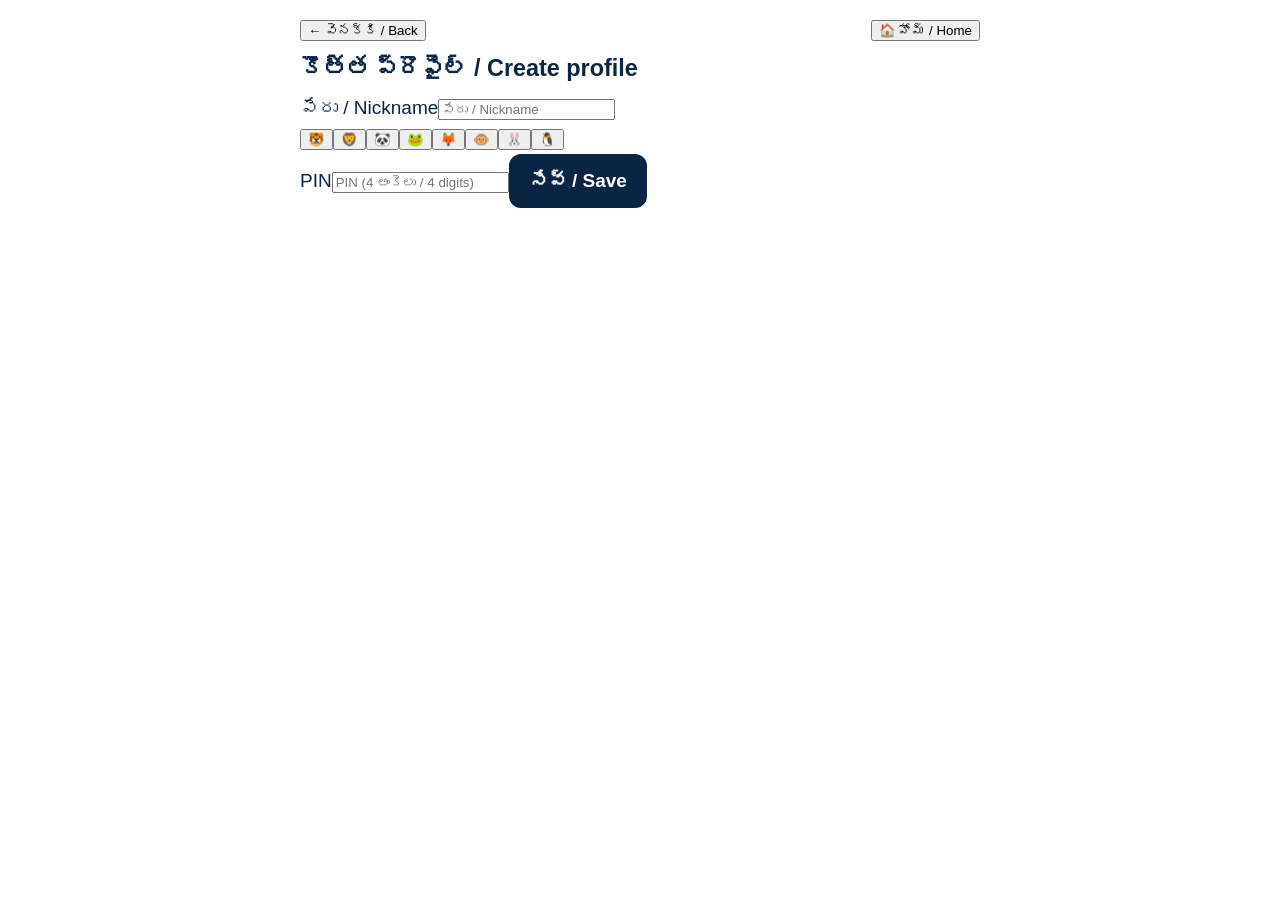
==== telugu-maths-tutor/index.html @ e9cc0a1e "Deploy Math It PWA" ====
<!DOCTYPE html>
<html lang="te">
<head>
  <meta charset="utf-8">
  <meta name="viewport" content="width=device-width, initial-scale=1">
  <meta name="theme-color" content="#0b2545">
  <title>తెలుగు గణిత ట్యూటర్</title>
  <link rel="manifest" href="./manifest.webmanifest">
  <link rel="icon" href="icons/icon.svg" type="image/svg+xml">
  <link rel="stylesheet" href="styles.css">
</head>
<body>
  <div id="app"></div>
  <noscript>JavaScript is needed to run this app. Please enable JavaScript in your browser.</noscript>
  <script type="module" src="app.js"></script>
</body>
</html>
---- telugu-maths-tutor/styles.css ----
/* Telugu Maths Tutor - mobile-first, plain CSS */

:root {
  --navy: #0b2545;
  --white: #ffffff;
  --green: #1b7a3e;
  --red: #b3261e;
  --grey-navy: #334;
  --soft: #eef3f8;
  --radius: 12px;
}

* { box-sizing: border-box; }

html, body {
  margin: 0;
  padding: 0;
  background: var(--white);
  color: var(--navy);
  font-family: "Nirmala UI", "Gautami", "Noto Sans Telugu", sans-serif;
  font-size: 18px;
  line-height: 1.6;
}

#app {
  max-width: 720px;
  margin: 0 auto;
  padding: 12px;
}

h1, h2, h3 {
  margin: 0.4em 0;
  color: var(--navy);
  line-height: 1.3;
}

h1 { font-size: 1.5rem; }
h2 { font-size: 1.3rem; }

/* Buttons */
.btn {
  display: inline-flex;
  align-items: center;
  justify-content: center;
  min-height: 48px;
  min-width: 48px;
  padding: 10px 18px;
  border: 2px solid var(--navy);
  border-radius: var(--radius);
  background: var(--navy);
  color: var(--white);
  font: inherit;
  font-weight: 600;
  cursor: pointer;
  touch-action: manipulation;
}

.btn:focus-visible,
.option:focus-visible,
.speak:focus-visible {
  outline: 3px solid var(--navy);
  outline-offset: 2px;
}

.btn-big {
  width: 100%;
  min-height: 96px;
  padding: 18px;
  font-size: 1.3rem;
  flex-direction: column;
  gap: 6px;
}

.home-grid {
  display: grid;
  grid-template-columns: 1fr;
  gap: 14px;
  margin: 16px 0;
}

/* Navigation */
.nav-bar {
  display: flex;
  justify-content: space-between;
  gap: 10px;
  margin-bottom: 12px;
}

.nav-bar .btn {
  flex: 1 1 0;
  background: var(--white);
  color: var(--navy);
}

/* Answer tiles */
.option {
  display: block;
  width: 100%;
  min-height: 56px;
  margin: 8px 0;
  padding: 14px 16px;
  border: 2px solid var(--navy);
  border-radius: var(--radius);
  background: var(--white);
  color: var(--navy);
  font: inherit;
  font-size: 1.15rem;
  text-align: left;
  cursor: pointer;
  touch-action: manipulation;
}

.option.correct {
  border-color: var(--green);
  background: var(--green);
  color: var(--white);
}

.option.wrong {
  border-color: var(--red);
  background: var(--red);
  color: var(--white);
}

/* Lesson card */
.card {
  background: var(--white);
  border: 2px solid var(--navy);
  border-radius: var(--radius);
  padding: 16px;
  margin: 12px 0;
}

/* Progress bar */
.bar {
  width: 100%;
  height: 16px;
  margin: 10px 0;
  background: var(--soft);
  border: 2px solid var(--navy);
  border-radius: 999px;
  overflow: hidden;
}

.bar-fill {
  display: block;
  height: 100%;
  width: 0;
  background: var(--navy);
  transition: width 0.3s ease;
}

.bar-fill.good { background: var(--green); }
.bar-fill.weak { background: var(--red); }

/* Speaker icon button */
.speak {
  display: inline-flex;
  align-items: center;
  justify-content: center;
  min-width: 48px;
  min-height: 48px;
  padding: 8px;
  border: 2px solid var(--navy);
  border-radius: 50%;
  background: var(--white);
  color: var(--navy);
  font-size: 1.4rem;
  cursor: pointer;
  touch-action: manipulation;
}

/* English support line */
.en {
  display: block;
  font-size: 0.9rem;
  color: var(--grey-navy);
  margin-top: 4px;
}

/* Telugu hint box */
.hint {
  margin: 12px 0;
  padding: 12px 14px;
  border-left: 6px solid var(--navy);
  background: var(--soft);
  border-radius: 8px;
  color: var(--navy);
}

/* Streak */
.streak {
  display: inline-block;
  padding: 6px 14px;
  border-radius: 999px;
  background: var(--navy);
  color: var(--white);
  font-weight: 600;
}

/* Wider screens: 2x2 home grid */
@media (min-width: 600px) {
  body { font-size: 19px; }
  #app { padding: 20px; }
  .home-grid {
    grid-template-columns: 1fr 1fr;
    gap: 18px;
  }
  .btn-big { min-height: 140px; }
}
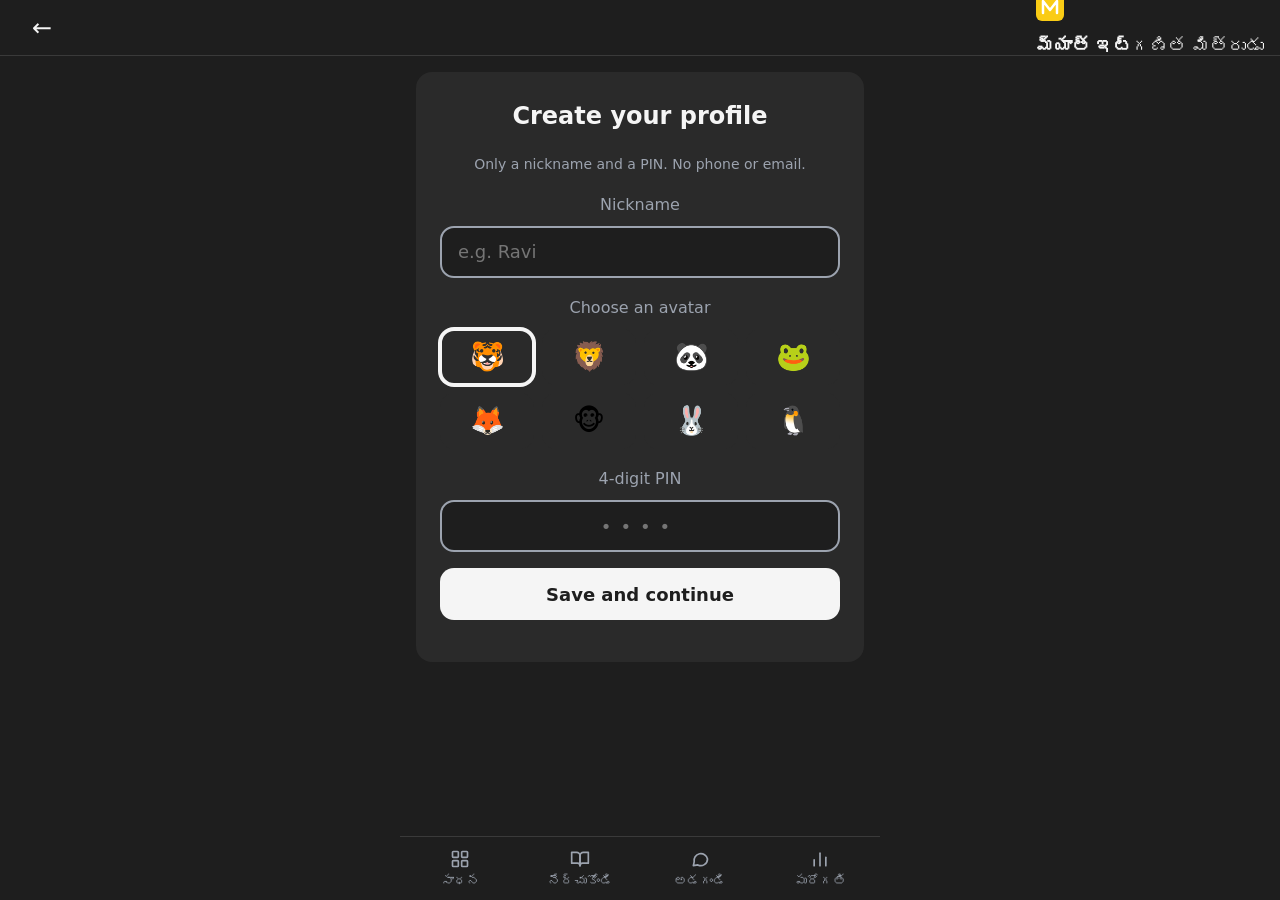
==== commit 478445cf: "Deploy Math It PWA: Telugu/English content, dark redesign, Ask screen, service worker tmt-v11" ====
--- a/telugu-maths-tutor/index.html
+++ b/telugu-maths-tutor/index.html
@@ -4,7 +4,7 @@
   <meta charset="utf-8">
   <meta name="viewport" content="width=device-width, initial-scale=1">
   <meta name="theme-color" content="#0b2545">
-  <title>తెలుగు గణిత ట్యూటర్</title>
+  <title>గణితం</title>
   <link rel="manifest" href="./manifest.webmanifest">
   <link rel="icon" href="icons/icon.svg" type="image/svg+xml">
   <link rel="stylesheet" href="styles.css">
--- a/telugu-maths-tutor/styles.css
+++ b/telugu-maths-tutor/styles.css
@@ -1,210 +1,225 @@
-/* Telugu Maths Tutor - mobile-first, plain CSS */
-
+/* గణితం - dark design system, mobile-first (360px), no external resources */
 :root {
-  --navy: #0b2545;
-  --white: #ffffff;
-  --green: #1b7a3e;
-  --red: #b3261e;
-  --grey-navy: #334;
-  --soft: #eef3f8;
-  --radius: 12px;
-}
-
+  --bg: #1E1E1E; --surface: #2A2A2A; --border: #3A3A3A; --text: #F5F5F5; --muted: #9CA3AF;
+  --primary: #F5F5F5; --on-primary: #1E1E1E; --accent: #38BDF8;
+  --success: #22C55E; --error: #EF4444;
+  --card: var(--surface);
+  --s1: 8px; --s2: 16px; --s3: 24px;
+  --radius-card: 16px; --radius-btn: 14px;
+}
 * { box-sizing: border-box; }
-
-html, body {
-  margin: 0;
-  padding: 0;
-  background: var(--white);
-  color: var(--navy);
-  font-family: "Nirmala UI", "Gautami", "Noto Sans Telugu", sans-serif;
-  font-size: 18px;
-  line-height: 1.6;
-}
-
-#app {
-  max-width: 720px;
-  margin: 0 auto;
-  padding: 12px;
-}
-
-h1, h2, h3 {
-  margin: 0.4em 0;
-  color: var(--navy);
-  line-height: 1.3;
-}
-
-h1 { font-size: 1.5rem; }
-h2 { font-size: 1.3rem; }
+html { -webkit-text-size-adjust: 100%; }
+body {
+  margin: 0; background: var(--bg); color: var(--text);
+  font-family: system-ui, -apple-system, "Segoe UI", Roboto, "Noto Sans Telugu", "Nirmala UI", sans-serif;
+  font-size: 18px; line-height: 1.7;
+}
+button, input, textarea { font-family: inherit; }
+h1, h2, h3 { font-size: 24px; font-weight: 700; margin: 0 0 var(--s2); }
+
+/* Top bar (fixed) */
+.app-top {
+  position: fixed; top: 0; left: 0; right: 0; height: 56px; z-index: 10;
+  display: flex; justify-content: space-between; align-items: center;
+  padding: 0 16px; background: var(--bg); border-bottom: 1px solid var(--border);
+}
+.app-name { font-size: 18px; font-weight: 700; color: var(--primary); white-space: normal; }
+.tagline { font-size: 14px; color: var(--muted); margin: 0; }
+.top-actions { display: flex; align-items: center; gap: var(--s1); }
+.back-btn {
+  width: 52px; min-height: 52px; display: flex; align-items: center; justify-content: center;
+  padding: 0; border: none; background: none; color: var(--text); font-size: 24px; cursor: pointer;
+}
+
+
+/* Bottom tab bar (fixed, centred to 480px) */
+.app-bottom {
+  position: fixed; bottom: 0; left: 50%; transform: translateX(-50%);
+  width: 100%; max-width: 480px; height: 64px; z-index: 10;
+  display: flex; background: var(--bg); border-top: 1px solid var(--border);
+}
+.tab {
+  flex: 1; display: flex; flex-direction: column; align-items: center; justify-content: center;
+  min-height: 52px; padding: 0; border: none; background: transparent;
+  color: var(--muted); font-size: 13px; cursor: pointer;
+}
+.tab-icon { font-size: 22px; line-height: 1; }
+.tab-label { font-size: 13px; line-height: 1.2; }
+.tab.active { color: var(--text); box-shadow: inset 0 3px 0 var(--text); }
+
+/* Screen: content never hidden under the bars */
+.screen {
+  max-width: 480px; min-height: 100vh; margin: 0 auto;
+  padding: calc(56px + var(--s2)) var(--s2) calc(64px + var(--s3));
+}
+
+/* Language: Telugu by default, English only when html.show-en */
+.te { font-family: system-ui, -apple-system, "Segoe UI", Roboto, "Noto Sans Telugu", "Nirmala UI", sans-serif; font-size: 18px; line-height: 1.7; color: var(--text); }
+.en { display: none; font-family: system-ui, -apple-system, "Segoe UI", Roboto, "Noto Sans Telugu", "Nirmala UI", sans-serif; font-size: 14px; color: var(--muted); margin-top: var(--s1); }
+html.show-en .en { display: block; }
+
+/* Cards */
+.card {
+  background: var(--surface); border: 1px solid var(--border); border-radius: var(--radius-card);
+  padding: 16px; margin-bottom: var(--s2); box-shadow: 0 4px 16px rgba(0,0,0,.35);
+}
+.big-card {
+  background: var(--card); border-radius: var(--radius-card); padding: var(--s3);
+  margin-bottom: var(--s2); text-align: center;
+}
+.continue-card { background: var(--card); border-radius: var(--radius-card); padding: var(--s2); margin-bottom: var(--s2); border-left: 2px solid var(--accent); }
+.notice { background: var(--card); border-radius: var(--radius-card); padding: var(--s2); margin-bottom: var(--s2); border: 2px solid var(--accent); }
+.greeting { display: flex; align-items: center; gap: var(--s2); }
+.counter { font-size: 16px; color: var(--muted); }
+.muted { color: var(--muted); }
+.streak-badge {
+  display: inline-flex; align-items: center; padding: var(--s1) var(--s2); border-radius: 999px;
+  background: var(--primary); color: var(--on-primary); font-size: 16px; font-weight: 700;
+}
 
 /* Buttons */
 .btn {
-  display: inline-flex;
-  align-items: center;
-  justify-content: center;
-  min-height: 48px;
-  min-width: 48px;
-  padding: 10px 18px;
-  border: 2px solid var(--navy);
-  border-radius: var(--radius);
-  background: var(--navy);
-  color: var(--white);
-  font: inherit;
-  font-weight: 600;
-  cursor: pointer;
-  touch-action: manipulation;
-}
-
-.btn:focus-visible,
-.option:focus-visible,
-.speak:focus-visible {
-  outline: 3px solid var(--navy);
-  outline-offset: 2px;
-}
-
-.btn-big {
-  width: 100%;
-  min-height: 96px;
-  padding: 18px;
-  font-size: 1.3rem;
-  flex-direction: column;
-  gap: 6px;
-}
-
-.home-grid {
-  display: grid;
-  grid-template-columns: 1fr;
-  gap: 14px;
-  margin: 16px 0;
-}
-
-/* Navigation */
-.nav-bar {
-  display: flex;
-  justify-content: space-between;
-  gap: 10px;
-  margin-bottom: 12px;
-}
-
-.nav-bar .btn {
-  flex: 1 1 0;
-  background: var(--white);
-  color: var(--navy);
-}
-
-/* Answer tiles */
-.option {
-  display: block;
-  width: 100%;
-  min-height: 56px;
-  margin: 8px 0;
-  padding: 14px 16px;
-  border: 2px solid var(--navy);
-  border-radius: var(--radius);
-  background: var(--white);
-  color: var(--navy);
-  font: inherit;
-  font-size: 1.15rem;
-  text-align: left;
-  cursor: pointer;
-  touch-action: manipulation;
-}
-
-.option.correct {
-  border-color: var(--green);
-  background: var(--green);
-  color: var(--white);
-}
-
-.option.wrong {
-  border-color: var(--red);
-  background: var(--red);
-  color: var(--white);
-}
-
-/* Lesson card */
-.card {
-  background: var(--white);
-  border: 2px solid var(--navy);
-  border-radius: var(--radius);
-  padding: 16px;
-  margin: 12px 0;
-}
-
-/* Progress bar */
-.bar {
-  width: 100%;
-  height: 16px;
-  margin: 10px 0;
-  background: var(--soft);
-  border: 2px solid var(--navy);
-  border-radius: 999px;
-  overflow: hidden;
-}
-
-.bar-fill {
-  display: block;
-  height: 100%;
-  width: 0;
-  background: var(--navy);
-  transition: width 0.3s ease;
-}
-
-.bar-fill.good { background: var(--green); }
-.bar-fill.weak { background: var(--red); }
-
-/* Speaker icon button */
-.speak {
-  display: inline-flex;
-  align-items: center;
-  justify-content: center;
-  min-width: 48px;
-  min-height: 48px;
-  padding: 8px;
-  border: 2px solid var(--navy);
-  border-radius: 50%;
-  background: var(--white);
-  color: var(--navy);
-  font-size: 1.4rem;
-  cursor: pointer;
-  touch-action: manipulation;
-}
-
-/* English support line */
-.en {
-  display: block;
-  font-size: 0.9rem;
-  color: var(--grey-navy);
-  margin-top: 4px;
-}
-
-/* Telugu hint box */
+  display: flex; align-items: center; justify-content: center; width: 100%;
+  min-height: 52px; padding: 0 var(--s2); border: none; border-radius: var(--radius-btn);
+  font-size: 18px; font-weight: 700; text-align: center; cursor: pointer;
+  transition: background-color 150ms;
+}
+.btn:active { transform: scale(0.98); opacity: 0.9; }
+.btn:disabled { opacity: 0.5; cursor: default; }
+.btn-primary { background: var(--primary); color: var(--on-primary); }
+.btn-secondary { background: transparent; border: 1px solid var(--border); color: var(--text); }
+.btn-answer {
+  display: flex; align-items: center; justify-content: flex-start; width: 100%;
+  min-height: 52px; padding: 0 var(--s2); margin-bottom: var(--s1);
+  background: var(--surface); border: 1px solid var(--border); border-radius: var(--radius-btn);
+  color: var(--text); font-size: 18px; font-weight: 700; text-align: left; cursor: pointer;
+  transition: background-color 150ms;
+}
+.btn-answer.correct { background: var(--surface); border-color: var(--success); }
+.btn-answer.wrong { background: var(--surface); border-color: var(--error); }
+.cam-btn {
+  display: flex; align-items: center; justify-content: center; width: 100%; min-height: 52px;
+  padding: 0 var(--s2); background: transparent; border: 2px solid var(--muted);
+  border-radius: var(--radius-btn); color: var(--text); font-size: 18px; font-weight: 700; cursor: pointer;
+}
+.mic-btn {
+  display: flex; align-items: center; justify-content: center; width: 44px; height: 44px;
+  margin: 0; padding: 0; border: 1px solid var(--border); border-radius: 50%;
+  background: var(--surface); color: var(--text); font-size: 18px; cursor: pointer;
+}
+.speak-btn {
+  display: flex; align-items: center; justify-content: center; flex-shrink: 0;
+  width: 52px; min-height: 52px; padding: 0; border-radius: 50%;
+  background: var(--card); border: 2px solid var(--accent); color: var(--accent);
+  font-size: 20px; cursor: pointer;
+}
+button:not(:disabled):active { transform: scale(0.98); opacity: 0.9; }
+
+/* Progress */
+.progress-track {
+  height: 6px; border-radius: 6px; overflow: hidden;
+  background: var(--border);
+}
+.progress-fill { height: 100%; border-radius: 6px; background: var(--text); transition: width 150ms; }
+.bar-row { margin-bottom: var(--s2); }
+.bar-label { display: flex; justify-content: space-between; font-size: 16px; }
+.bar-track { height: 10px; border-radius: 8px; background: var(--border); overflow: hidden; }
+.bar-fill { height: 100%; border-radius: 8px; background: var(--text); transition: width 150ms; }
+.bar-fill.good { background: var(--success); }
+.bar-fill.weak { background: var(--error); }
+
+/* Avatars */
+.avatar { width: 56px; min-height: 56px; border-radius: 50%; background: var(--card); border: 2px solid transparent; font-size: 28px; cursor: pointer; }
+.avatar-grid { display: grid; grid-template-columns: repeat(4, 1fr); gap: var(--s1); }
+.avatar-opt {
+  width: 100%; min-width: 56px; min-height: 56px; padding: 0;
+  background: var(--card); border: 2px solid transparent; border-radius: var(--radius-btn);
+  font-size: 28px; cursor: pointer;
+}
+.avatar-opt.selected { border-color: var(--primary); box-shadow: 0 0 0 2px var(--primary); }
+
+/* Forms */
+.form-field { margin-bottom: var(--s2); }
+.label { display: block; font-size: 16px; color: var(--muted); margin-bottom: var(--s1); }
+.input, .pin-input {
+  display: block; width: 100%; min-height: 52px; margin: 0; padding: 0 var(--s2);
+  background: var(--bg); color: var(--text); border: 2px solid var(--muted);
+  border-radius: var(--radius-btn); font-size: 18px;
+}
+.pin-input { letter-spacing: 0.5em; text-align: center; }
+.doubt-text {
+  display: block; width: 100%; min-height: 160px; margin: 0; padding: var(--s2);
+  background: var(--card); color: var(--text); border: 2px solid var(--muted);
+  border-radius: var(--radius-btn); font-size: 18px; box-sizing: border-box; resize: vertical;
+}
+
+/* Chapter picker */
+.chapter-list { display: flex; flex-direction: column; gap: 16px; }
+.chapter-btn { width: 100%; min-height: 52px; border-radius: 14px; }
+
+/* Ask card */
+.ask-card {
+  background: var(--surface); border: 1px solid var(--border); border-radius: 16px; padding: 16px;
+  box-shadow: 0 4px 16px rgba(0,0,0,.35);
+}
+.ask-input {
+  display: block; width: 100%; box-sizing: border-box; min-height: 96px;
+  background: var(--bg); color: var(--text); border: 1px solid var(--border); border-radius: var(--radius-btn);
+  padding: 12px 16px; font: inherit; font-size: 18px; line-height: 1.7; resize: vertical; outline: none;
+}
+.ask-input:focus { border-color: var(--accent); box-shadow: 0 0 0 3px rgba(56,189,248,.25); }
+.ask-foot {
+  display: flex; align-items: center; gap: 8px; margin-top: 16px; flex-wrap: wrap;
+}
+.file-btn {
+  position: relative; display: inline-flex; align-items: center; min-height: 44px; padding: 0 16px;
+  border-radius: 999px; border: 1px solid var(--border); background: transparent; color: var(--text);
+  font-size: 16px; cursor: pointer; overflow: hidden;
+}
+.file-input {
+  position: absolute; inset: 0; width: 100%; height: 100%; opacity: 0; cursor: pointer;
+}
+.file-name {
+  flex: 1; min-width: 0; font-size: 14px; color: var(--muted);
+  overflow: hidden; text-overflow: ellipsis; white-space: nowrap;
+}
+.round-btn {
+  width: 44px; height: 44px; padding: 0; border-radius: 50%; border: 1px solid var(--border);
+  background: var(--surface); color: var(--text); font-size: 18px;
+}
+.mic-btn { background: var(--surface); }
+.send-btn {
+  width: 44px; height: 44px; padding: 0; border-radius: 50%; border: none;
+  background: var(--primary); color: var(--on-primary); font-size: 20px; font-weight: 700;
+}
+.ask-card img.preview {
+  width: 100%; max-height: 200px; object-fit: contain; border-radius: 14px; margin-top: 16px;
+}
+
+/* Focus, motion */
+:focus-visible { outline: 3px solid var(--accent); outline-offset: 2px; }
+@media (prefers-reduced-motion: reduce) {
+  *, *::before, *::after { transition: none !important; animation: none !important; }
+}
+
+/* Shared components used by app.js */
+.answer-box {
+  background: var(--card); border-radius: var(--radius-card); padding: var(--s2); margin-bottom: var(--s2);
+}
+.options { display: flex; flex-direction: column; gap: var(--s1); }
+.chips { display: flex; flex-wrap: wrap; gap: var(--s1); margin-bottom: var(--s2); }
+.error { color: var(--error); font-weight: 700; margin-bottom: var(--s2); }
 .hint {
-  margin: 12px 0;
-  padding: 12px 14px;
-  border-left: 6px solid var(--navy);
-  background: var(--soft);
-  border-radius: 8px;
-  color: var(--navy);
-}
-
-/* Streak */
-.streak {
-  display: inline-block;
-  padding: 6px 14px;
-  border-radius: 999px;
-  background: var(--navy);
-  color: var(--white);
-  font-weight: 600;
-}
-
-/* Wider screens: 2x2 home grid */
-@media (min-width: 600px) {
-  body { font-size: 19px; }
-  #app { padding: 20px; }
-  .home-grid {
-    grid-template-columns: 1fr 1fr;
-    gap: 18px;
-  }
-  .btn-big { min-height: 140px; }
-}
+  background: var(--card); border-left: 3px solid var(--accent); padding: var(--s2);
+  border-radius: var(--radius-btn); margin-top: var(--s2);
+}
+.loading { color: var(--muted); text-align: center; padding: var(--s3); }
+.ncote { color: var(--muted); font-size: 14px; margin-top: var(--s1); }
+.preview { display: block; max-width: 100%; border-radius: var(--radius-btn); margin-top: var(--s2); }
+.row { display: flex; gap: var(--s2); align-items: center; margin-bottom: var(--s2); }
+.share-code {
+  font-family: system-ui, -apple-system, "Segoe UI", Roboto, "Noto Sans Telugu", "Nirmala UI", sans-serif; word-break: break-all; background: var(--bg); padding: var(--s2);
+  border-radius: var(--radius-btn); user-select: all;
+}
+.note { color: var(--muted); font-size: 14px; }
+
